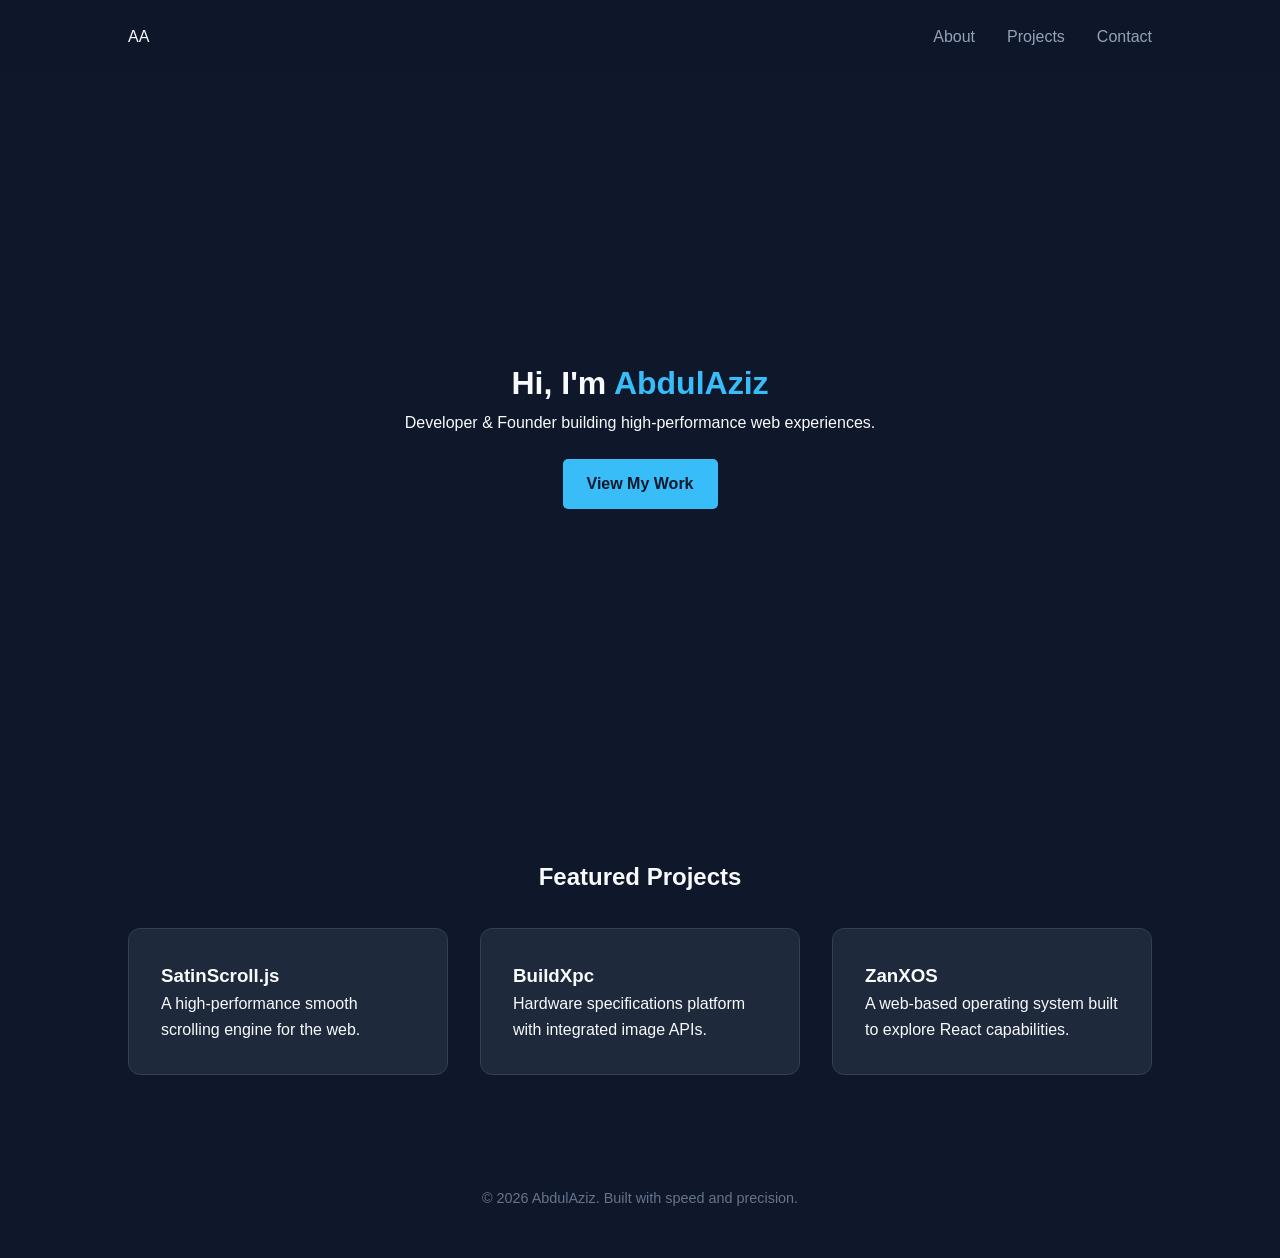
==== index.html @ 606b0ec0 "Adding Basic HTML structure to App" ====
<!DOCTYPE html>
<html lang="en">
<head>
    <meta charset="UTF-8">
    <meta name="viewport" content="width=device-width, initial-scale=1.0">
    <title>AbdulAziz | Developer Portfolio</title>
    <link rel="stylesheet" href="style.css">
</head>
<body>

    <nav class="navbar">
        <div class="logo">AA</div>
        <ul class="nav-links">
            <li><a href="#about">About</a></li>
            <li><a href="#projects">Projects</a></li>
            <li><a href="#contact">Contact</a></li>
        </ul>
    </nav>

    <header id="about" class="hero">
        <div class="hero-content">
            <h1>Hi, I'm <span class="highlight">AbdulAziz</span></h1>
            <p>Developer & Founder building high-performance web experiences.</p>
            <a href="#projects" class="btn">View My Work</a>
        </div>
    </header>

    <section id="projects" class="projects-section">
        <h2>Featured Projects</h2>
        <div class="project-grid">
            <div class="project-card">
                <h3>SatinScroll.js</h3>
                <p>A high-performance smooth scrolling engine for the web.</p>
            </div>
            <div class="project-card">
                <h3>BuildXpc</h3>
                <p>Hardware specifications platform with integrated image APIs.</p>
            </div>
            <div class="project-card">
                <h3>ZanXOS</h3>
                <p>A web-based operating system built to explore React capabilities.</p>
            </div>
        </div>
    </section>

    <footer id="contact">
        <p>© 2026 AbdulAziz. Built with speed and precision.</p>
    </footer>

</body>
</html>
---- style.css ----
/* General Reset */
* {
    margin: 0;
    padding: 0;
    box-box-sizing: border-box;
    font-family: 'Inter', sans-serif, system-ui;
}

body {
    background-color: #0f172a; /* Deep dark blue */
    color: #f8fafc;
    line-height: 1.6;
}

/* Navbar */
.navbar {
    display: flex;
    justify-content: space-between;
    align-items: center;
    padding: 1.5rem 10%;
    background: rgba(15, 23, 42, 0.9);
    position: sticky;
    top: 0;
    z-index: 100;
}

.nav-links {
    display: flex;
    list-style: none;
}

.nav-links li {
    margin-left: 2rem;
}

.nav-links a {
    color: #94a3b8;
    text-decoration: none;
    transition: color 0.3s;
}

.nav-links a:hover {
    color: #38bdf8;
}

/* Hero Section */
.hero {
    height: 80vh;
    display: flex;
    align-items: center;
    justify-content: center;
    text-align: center;
    padding: 0 20px;
}

.highlight {
    color: #38bdf8;
}

.btn {
    display: inline-block;
    margin-top: 1.5rem;
    padding: 0.75rem 1.5rem;
    background-color: #38bdf8;
    color: #0f172a;
    text-decoration: none;
    border-radius: 5px;
    font-weight: bold;
    transition: transform 0.2s;
}

.btn:hover {
    transform: translateY(-3px);
}

/* Projects Grid */
.projects-section {
    padding: 4rem 10%;
}

.projects-section h2 {
    margin-bottom: 2rem;
    text-align: center;
}

.project-grid {
    display: grid;
    grid-template-columns: repeat(auto-fit, minmax(250px, 1fr));
    gap: 2rem;
}

.project-card {
    background: #1e293b;
    padding: 2rem;
    border-radius: 12px;
    border: 1px solid #334155;
    transition: border-color 0.3s;
}

.project-card:hover {
    border-color: #38bdf8;
}

/* Footer */
footer {
    text-align: center;
    padding: 3rem;
    color: #64748b;
    font-size: 0.9rem;
}
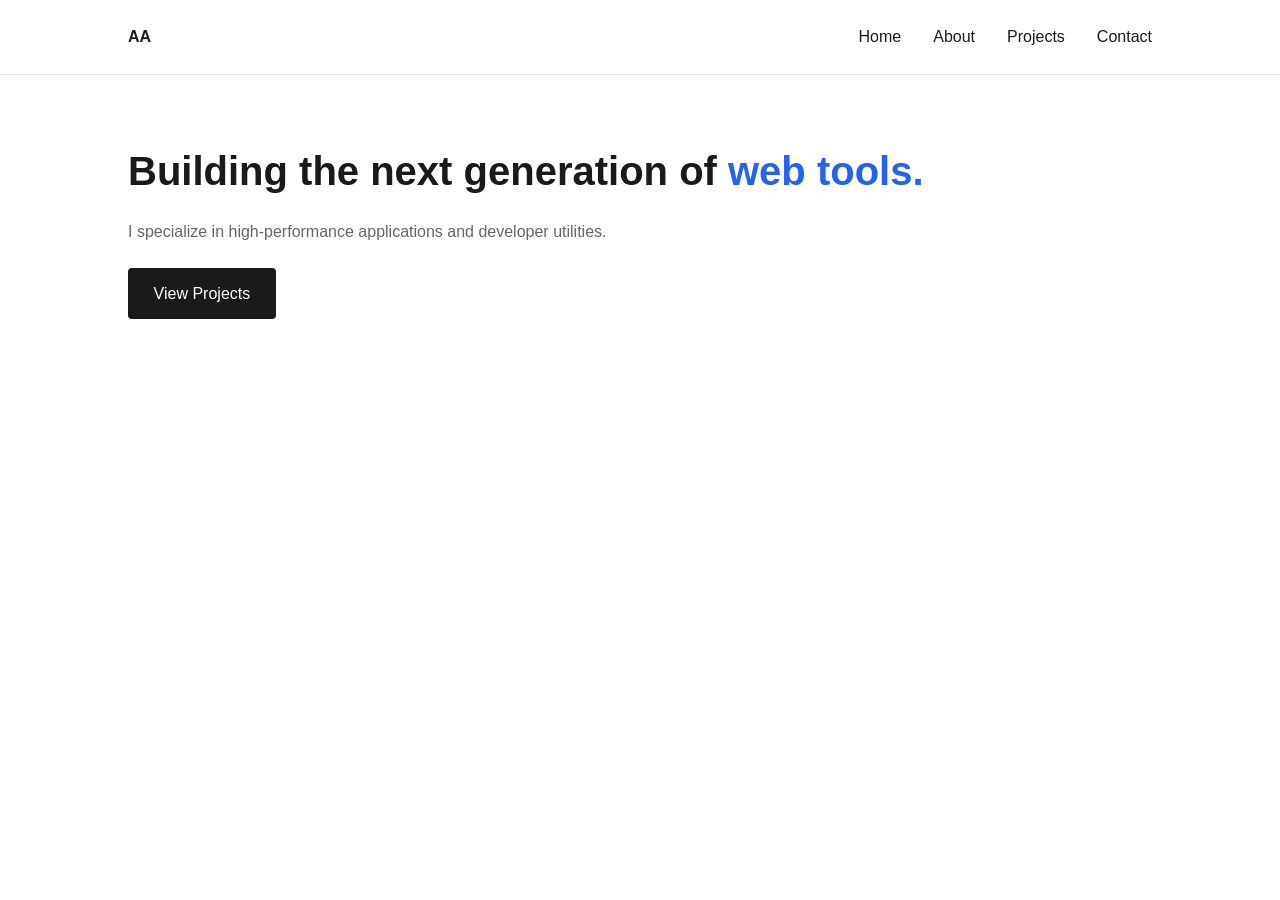
==== commit f0c0d71a: "Changing theme to white AND adding 3 more pages." ====
--- a/index.html
+++ b/index.html
@@ -2,50 +2,26 @@
 <html lang="en">
 <head>
     <meta charset="UTF-8">
-    <meta name="viewport" content="width=device-width, initial-scale=1.0">
-    <title>AbdulAziz | Developer Portfolio</title>
+    <title>AbdulAziz | Home</title>
     <link rel="stylesheet" href="style.css">
 </head>
 <body>
-
-    <nav class="navbar">
-        <div class="logo">AA</div>
+    <nav>
+        <div class="logo"><strong>AA</strong></div>
         <ul class="nav-links">
-            <li><a href="#about">About</a></li>
-            <li><a href="#projects">Projects</a></li>
-            <li><a href="#contact">Contact</a></li>
+            <li><a href="index.html">Home</a></li>
+            <li><a href="about.html">About</a></li>
+            <li><a href="projects.html">Projects</a></li>
+            <li><a href="contact.html">Contact</a></li>
         </ul>
     </nav>
 
-    <header id="about" class="hero">
-        <div class="hero-content">
-            <h1>Hi, I'm <span class="highlight">AbdulAziz</span></h1>
-            <p>Developer & Founder building high-performance web experiences.</p>
-            <a href="#projects" class="btn">View My Work</a>
-        </div>
-    </header>
-
-    <section id="projects" class="projects-section">
-        <h2>Featured Projects</h2>
-        <div class="project-grid">
-            <div class="project-card">
-                <h3>SatinScroll.js</h3>
-                <p>A high-performance smooth scrolling engine for the web.</p>
-            </div>
-            <div class="project-card">
-                <h3>BuildXpc</h3>
-                <p>Hardware specifications platform with integrated image APIs.</p>
-            </div>
-            <div class="project-card">
-                <h3>ZanXOS</h3>
-                <p>A web-based operating system built to explore React capabilities.</p>
-            </div>
+    <section class="hero">
+        <h1>Building the next generation of <span style="color:var(--accent)">web tools.</span></h1>
+        <p>I specialize in high-performance applications and developer utilities.</p>
+        <div class="cta">
+            <a href="projects.html" class="btn">View Projects</a>
         </div>
     </section>
-
-    <footer id="contact">
-        <p>© 2026 AbdulAziz. Built with speed and precision.</p>
-    </footer>
-
 </body>
 </html>
--- a/style.css
+++ b/style.css
@@ -1,110 +1,95 @@
-/* General Reset */
+:root {
+    --bg: #ffffff;
+    --text: #1a1a1a;
+    --secondary-text: #666666;
+    --accent: #2563eb; /* Clean Blue */
+    --card-bg: #f9fafb;
+    --border: #e5e7eb;
+}
+
 * {
     margin: 0;
     padding: 0;
-    box-box-sizing: border-box;
-    font-family: 'Inter', sans-serif, system-ui;
+    box-sizing: border-box;
+    font-family: 'Segoe UI', Tahoma, Geneva, Verdana, sans-serif;
 }
 
 body {
-    background-color: #0f172a; /* Deep dark blue */
-    color: #f8fafc;
+    background-color: var(--bg);
+    color: var(--text);
     line-height: 1.6;
 }
 
-/* Navbar */
-.navbar {
+/* Navigation */
+nav {
     display: flex;
     justify-content: space-between;
     align-items: center;
     padding: 1.5rem 10%;
-    background: rgba(15, 23, 42, 0.9);
-    position: sticky;
-    top: 0;
-    z-index: 100;
+    border-bottom: 1px solid var(--border);
 }
 
 .nav-links {
     display: flex;
     list-style: none;
-}
-
-.nav-links li {
-    margin-left: 2rem;
+    gap: 2rem;
 }
 
 .nav-links a {
-    color: #94a3b8;
     text-decoration: none;
-    transition: color 0.3s;
+    color: var(--text);
+    font-weight: 500;
 }
 
 .nav-links a:hover {
-    color: #38bdf8;
+    color: var(--accent);
 }
 
-/* Hero Section */
-.hero {
-    height: 80vh;
-    display: flex;
-    align-items: center;
-    justify-content: center;
-    text-align: center;
-    padding: 0 20px;
-}
-
-.highlight {
-    color: #38bdf8;
-}
-
-.btn {
-    display: inline-block;
-    margin-top: 1.5rem;
-    padding: 0.75rem 1.5rem;
-    background-color: #38bdf8;
-    color: #0f172a;
-    text-decoration: none;
-    border-radius: 5px;
-    font-weight: bold;
-    transition: transform 0.2s;
-}
-
-.btn:hover {
-    transform: translateY(-3px);
-}
-
-/* Projects Grid */
-.projects-section {
+/* Common Layout */
+section {
     padding: 4rem 10%;
 }
 
-.projects-section h2 {
-    margin-bottom: 2rem;
-    text-align: center;
+h1 { font-size: 2.5rem; margin-bottom: 1rem; }
+p { margin-bottom: 1.5rem; color: var(--secondary-text); }
+
+/* Buttons */
+.btn {
+    display: inline-block;
+    padding: 0.8rem 1.6rem;
+    background: var(--text);
+    color: white;
+    text-decoration: none;
+    border-radius: 4px;
+    transition: opacity 0.2s;
 }
 
-.project-grid {
+.btn:hover { opacity: 0.9; }
+
+/* Grid for Projects */
+.grid {
     display: grid;
-    grid-template-columns: repeat(auto-fit, minmax(250px, 1fr));
+    grid-template-columns: repeat(auto-fit, minmax(300px, 1fr));
     gap: 2rem;
 }
 
-.project-card {
-    background: #1e293b;
+.card {
     padding: 2rem;
-    border-radius: 12px;
-    border: 1px solid #334155;
-    transition: border-color 0.3s;
+    background: var(--card-bg);
+    border: 1px solid var(--border);
+    border-radius: 8px;
 }
 
-.project-card:hover {
-    border-color: #38bdf8;
+/* Simple Form */
+.contact-form {
+    display: flex;
+    flex-direction: column;
+    max-width: 500px;
+    gap: 1rem;
 }
 
-/* Footer */
-footer {
-    text-align: center;
-    padding: 3rem;
-    color: #64748b;
-    font-size: 0.9rem;
+input, textarea {
+    padding: 0.8rem;
+    border: 1px solid var(--border);
+    border-radius: 4px;
 }
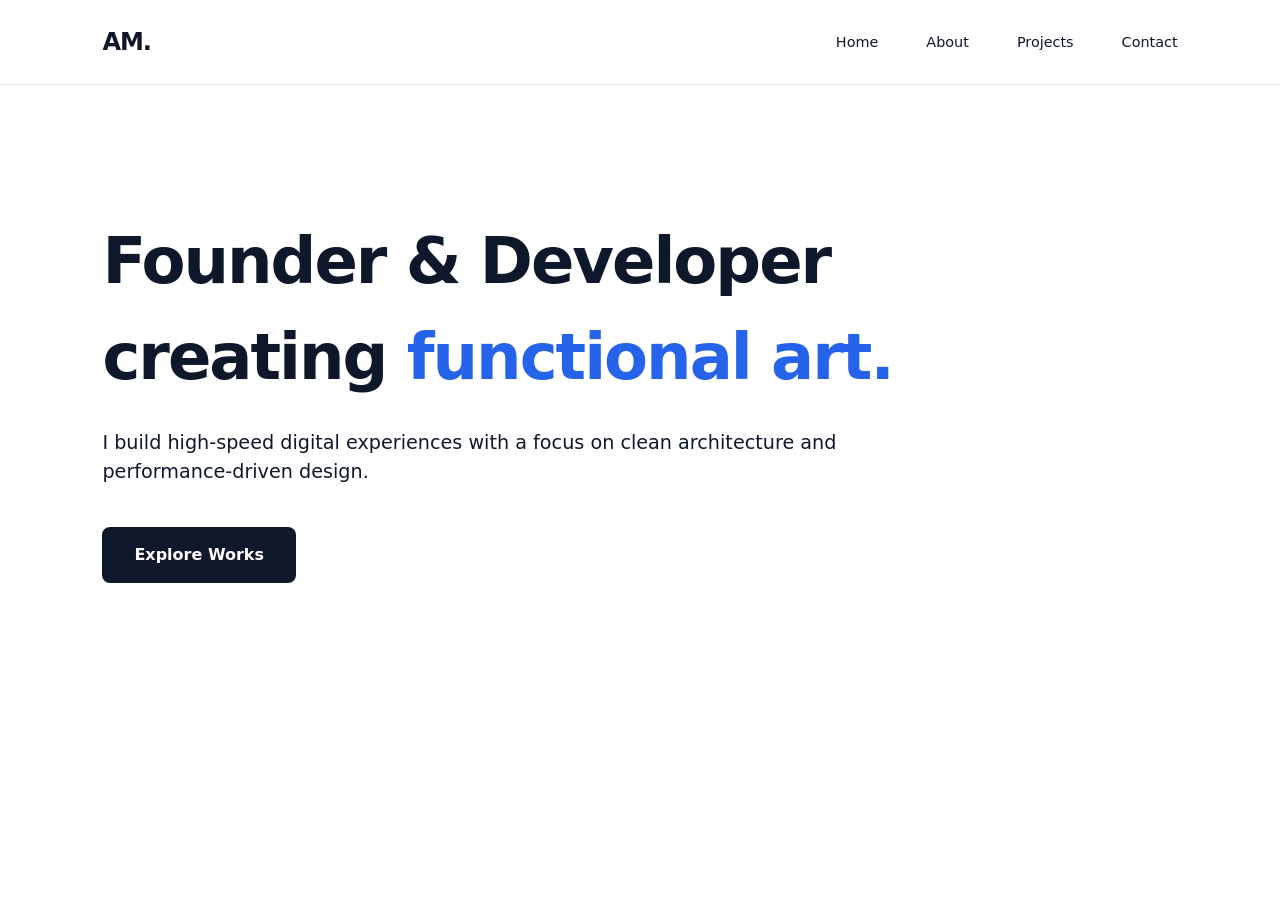
==== commit d64a8200: "Changing UI, adding the whole new UI" ====
--- a/index.html
+++ b/index.html
@@ -2,12 +2,12 @@
 <html lang="en">
 <head>
     <meta charset="UTF-8">
-    <title>AbdulAziz | Home</title>
+    <title>AbdulAziz | Developer</title>
     <link rel="stylesheet" href="style.css">
 </head>
 <body>
     <nav>
-        <div class="logo"><strong>AA</strong></div>
+        <div class="logo">AM.</div>
         <ul class="nav-links">
             <li><a href="index.html">Home</a></li>
             <li><a href="about.html">About</a></li>
@@ -17,10 +17,10 @@
     </nav>
 
     <section class="hero">
-        <h1>Building the next generation of <span style="color:var(--accent)">web tools.</span></h1>
-        <p>I specialize in high-performance applications and developer utilities.</p>
-        <div class="cta">
-            <a href="projects.html" class="btn">View Projects</a>
+        <div style="max-width: 800px;">
+            <h1>Founder & Developer creating <span style="color:var(--accent)">functional art.</span></h1>
+            <p style="font-size: 1.2rem; margin-bottom: 2.5rem;">I build high-speed digital experiences with a focus on clean architecture and performance-driven design.</p>
+            <a href="projects.html" class="btn">Explore Works</a>
         </div>
     </section>
 </body>
--- a/style.css
+++ b/style.css
@@ -1,23 +1,25 @@
 :root {
     --bg: #ffffff;
-    --text: #1a1a1a;
-    --secondary-text: #666666;
-    --accent: #2563eb; /* Clean Blue */
-    --card-bg: #f9fafb;
-    --border: #e5e7eb;
+    --surface: #f8fafc;
+    --text-main: #0f172a;
+    --text-muted: #475569;
+    --accent: #2563eb;
+    --border: #e2e8f0;
+    --shadow: 0 10px 30px -10px rgba(0, 0, 0, 0.1);
 }
 
 * {
     margin: 0;
     padding: 0;
     box-sizing: border-box;
-    font-family: 'Segoe UI', Tahoma, Geneva, Verdana, sans-serif;
+    font-family: 'Inter', system-ui, -apple-system, sans-serif;
 }
 
 body {
     background-color: var(--bg);
-    color: var(--text);
-    line-height: 1.6;
+    color: var(--text-main);
+    line-height: 1.5;
+    overflow-x: hidden;
 }
 
 /* Navigation */
@@ -25,71 +27,107 @@
     display: flex;
     justify-content: space-between;
     align-items: center;
-    padding: 1.5rem 10%;
+    padding: 1.5rem 8%;
+    position: sticky;
+    top: 0;
+    background: rgba(255, 255, 255, 0.8);
+    backdrop-filter: blur(10px);
+    z-index: 1000;
     border-bottom: 1px solid var(--border);
+}
+
+.logo {
+    font-size: 1.5rem;
+    font-weight: 800;
+    letter-spacing: -1px;
 }
 
 .nav-links {
     display: flex;
     list-style: none;
-    gap: 2rem;
+    gap: 3rem;
 }
 
 .nav-links a {
     text-decoration: none;
-    color: var(--text);
+    color: var(--text-main);
     font-weight: 500;
+    font-size: 0.9rem;
+    transition: color 0.3s ease;
 }
 
 .nav-links a:hover {
     color: var(--accent);
 }
 
-/* Common Layout */
+/* Layout */
 section {
-    padding: 4rem 10%;
+    padding: 8rem 8%;
 }
 
-h1 { font-size: 2.5rem; margin-bottom: 1rem; }
-p { margin-bottom: 1.5rem; color: var(--secondary-text); }
+h1 {
+    font-size: clamp(2.5rem, 5vw, 4.5rem);
+    font-weight: 800;
+    letter-spacing: -2px;
+    margin-bottom: 1.5rem;
+}
 
 /* Buttons */
 .btn {
     display: inline-block;
-    padding: 0.8rem 1.6rem;
-    background: var(--text);
+    padding: 1rem 2rem;
+    background: var(--text-main);
     color: white;
     text-decoration: none;
-    border-radius: 4px;
-    transition: opacity 0.2s;
+    border-radius: 8px;
+    font-weight: 600;
+    transition: transform 0.2s ease, box-shadow 0.2s ease;
 }
 
-.btn:hover { opacity: 0.9; }
+.btn:hover {
+    transform: translateY(-2px);
+    box-shadow: 0 10px 20px rgba(0,0,0,0.1);
+}
 
-/* Grid for Projects */
+/* Projects Grid */
 .grid {
     display: grid;
     grid-template-columns: repeat(auto-fit, minmax(300px, 1fr));
-    gap: 2rem;
+    gap: 2.5rem;
 }
 
 .card {
-    padding: 2rem;
-    background: var(--card-bg);
+    padding: 3rem;
+    background: var(--surface);
     border: 1px solid var(--border);
-    border-radius: 8px;
+    border-radius: 20px;
+    transition: all 0.4s cubic-bezier(0.175, 0.885, 0.32, 1.275);
 }
 
-/* Simple Form */
+.card:hover {
+    background: white;
+    transform: translateY(-10px);
+    border-color: var(--accent);
+    box-shadow: var(--shadow);
+}
+
+/* Forms */
 .contact-form {
     display: flex;
     flex-direction: column;
-    max-width: 500px;
-    gap: 1rem;
+    max-width: 600px;
+    gap: 1.5rem;
 }
 
 input, textarea {
-    padding: 0.8rem;
+    padding: 1.2rem;
+    background: var(--surface);
     border: 1px solid var(--border);
-    border-radius: 4px;
+    border-radius: 12px;
+    outline: none;
+    transition: border-color 0.3s ease;
+}
+
+input:focus, textarea:focus {
+    border-color: var(--accent);
 }
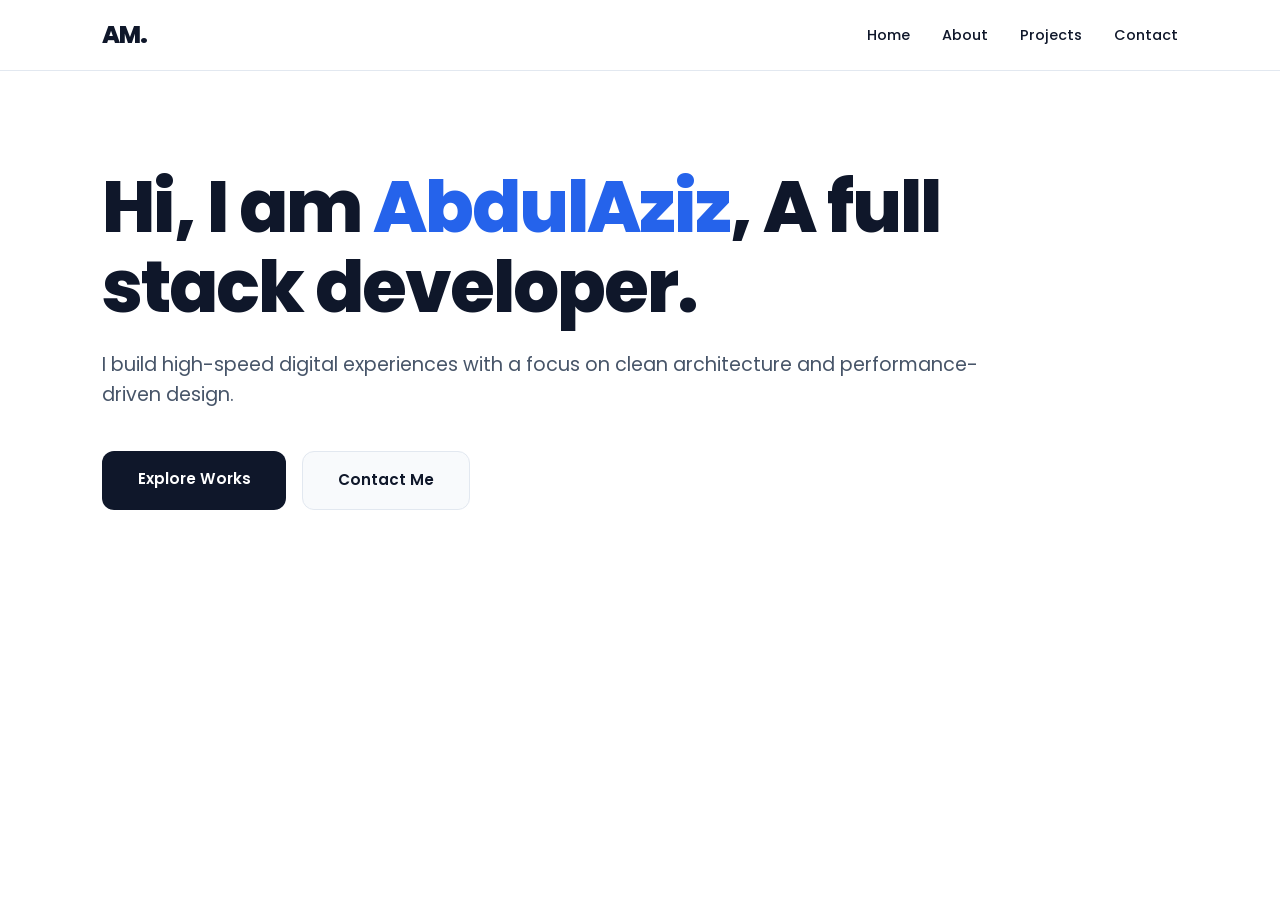
==== commit 7c864ba3: "Changing Homepage design to show my name and mailto link" ====
--- a/index.html
+++ b/index.html
@@ -2,6 +2,7 @@
 <html lang="en">
 <head>
     <meta charset="UTF-8">
+    <meta name="viewport" content="width=device-width, initial-scale=1.0">
     <title>AbdulAziz | Developer</title>
     <link rel="stylesheet" href="style.css">
 </head>
@@ -17,10 +18,13 @@
     </nav>
 
     <section class="hero">
-        <div style="max-width: 800px;">
-            <h1>Founder & Developer creating <span style="color:var(--accent)">functional art.</span></h1>
+        <div style="max-width: 900px;">
+            <h1>Hi, I am <span style="color:var(--accent)">AbdulAziz</span>, A full stack developer.</h1>
             <p style="font-size: 1.2rem; margin-bottom: 2.5rem;">I build high-speed digital experiences with a focus on clean architecture and performance-driven design.</p>
-            <a href="projects.html" class="btn">Explore Works</a>
+            <div style="display: flex; gap: 1rem; flex-wrap: wrap;">
+                <a href="projects.html" class="btn">Explore Works</a>
+                <a href="mailto:xantrailstudio@gmail.com" class="btn" style="background: var(--surface); color: var(--text-main); border: 1px solid var(--border);">Contact Me</a>
+            </div>
         </div>
     </section>
 </body>
--- a/style.css
+++ b/style.css
@@ -1,3 +1,5 @@
+@import url('https://fonts.googleapis.com/css2?family=Poppins:wght@300;400;500;600;700;800&display=swap');
+
 :root {
     --bg: #ffffff;
     --surface: #f8fafc;
@@ -12,22 +14,21 @@
     margin: 0;
     padding: 0;
     box-sizing: border-box;
-    font-family: 'Inter', system-ui, -apple-system, sans-serif;
+    font-family: 'Poppins', sans-serif;
 }
 
 body {
     background-color: var(--bg);
     color: var(--text-main);
-    line-height: 1.5;
+    line-height: 1.6;
     overflow-x: hidden;
 }
 
-/* Navigation */
 nav {
     display: flex;
     justify-content: space-between;
     align-items: center;
-    padding: 1.5rem 8%;
+    padding: 1rem 8%;
     position: sticky;
     top: 0;
     background: rgba(255, 255, 255, 0.8);
@@ -45,7 +46,7 @@
 .nav-links {
     display: flex;
     list-style: none;
-    gap: 3rem;
+    gap: 2rem;
 }
 
 .nav-links a {
@@ -60,74 +61,134 @@
     color: var(--accent);
 }
 
-/* Layout */
 section {
-    padding: 8rem 8%;
+    padding: 6rem 8%;
 }
 
 h1 {
-    font-size: clamp(2.5rem, 5vw, 4.5rem);
+    font-size: clamp(2.2rem, 8vw, 4.5rem);
     font-weight: 800;
     letter-spacing: -2px;
+    line-height: 1.1;
     margin-bottom: 1.5rem;
 }
 
-/* Buttons */
+h2 {
+    font-size: clamp(1.8rem, 5vw, 3rem);
+    font-weight: 700;
+}
+
+p {
+    color: var(--text-muted);
+    font-size: clamp(1rem, 2vw, 1.1rem);
+}
+
 .btn {
     display: inline-block;
-    padding: 1rem 2rem;
+    padding: 1rem 2.2rem;
     background: var(--text-main);
     color: white;
     text-decoration: none;
-    border-radius: 8px;
+    border-radius: 12px;
     font-weight: 600;
-    transition: transform 0.2s ease, box-shadow 0.2s ease;
+    font-size: 0.95rem;
+    transition: all 0.3s ease;
+    text-align: center;
 }
 
 .btn:hover {
-    transform: translateY(-2px);
-    box-shadow: 0 10px 20px rgba(0,0,0,0.1);
+    transform: translateY(-3px);
+    box-shadow: 0 12px 24px rgba(0,0,0,0.15);
+    background: var(--accent);
 }
 
-/* Projects Grid */
 .grid {
     display: grid;
     grid-template-columns: repeat(auto-fit, minmax(300px, 1fr));
-    gap: 2.5rem;
+    gap: 2rem;
 }
 
 .card {
-    padding: 3rem;
+    padding: 2.5rem;
     background: var(--surface);
     border: 1px solid var(--border);
-    border-radius: 20px;
+    border-radius: 24px;
     transition: all 0.4s cubic-bezier(0.175, 0.885, 0.32, 1.275);
 }
 
 .card:hover {
     background: white;
-    transform: translateY(-10px);
+    transform: translateY(-12px);
     border-color: var(--accent);
     box-shadow: var(--shadow);
 }
 
-/* Forms */
 .contact-form {
     display: flex;
     flex-direction: column;
     max-width: 600px;
-    gap: 1.5rem;
+    gap: 1.2rem;
 }
 
 input, textarea {
-    padding: 1.2rem;
+    padding: 1rem;
     background: var(--surface);
-    border: 1px solid var(--border);
-    border-radius: 12px;
+    border: 2px solid var(--border);
+    border-radius: 14px;
+    font-family: 'Poppins', sans-serif;
+    font-size: 1rem;
     outline: none;
-    transition: border-color 0.3s ease;
+    width: 100%;
 }
 
 input:focus, textarea:focus {
     border-color: var(--accent);
+    background: white;
+}
+
+@media (max-width: 768px) {
+    nav {
+        padding: 1rem 5%;
+        flex-direction: column;
+        gap: 1rem;
+    }
+
+    .nav-links {
+        gap: 1.2rem;
+        font-size: 0.8rem;
+    }
+
+    section {
+        padding: 4rem 5%;
+        text-align: center;
+    }
+
+    .grid {
+        grid-template-columns: 1fr;
+    }
+
+    .contact-form {
+        margin: 0 auto;
+    }
+
+    .btn {
+        width: 100%;
+    }
+    
+    .card {
+        padding: 2rem;
+    }
+}
+
+@media (max-width: 480px) {
+    h1 {
+        letter-spacing: -1px;
+    }
+    
+    .nav-links {
+        display: grid;
+        grid-template-columns: 1fr 1fr;
+        text-align: center;
+        width: 100%;
+    }
 }
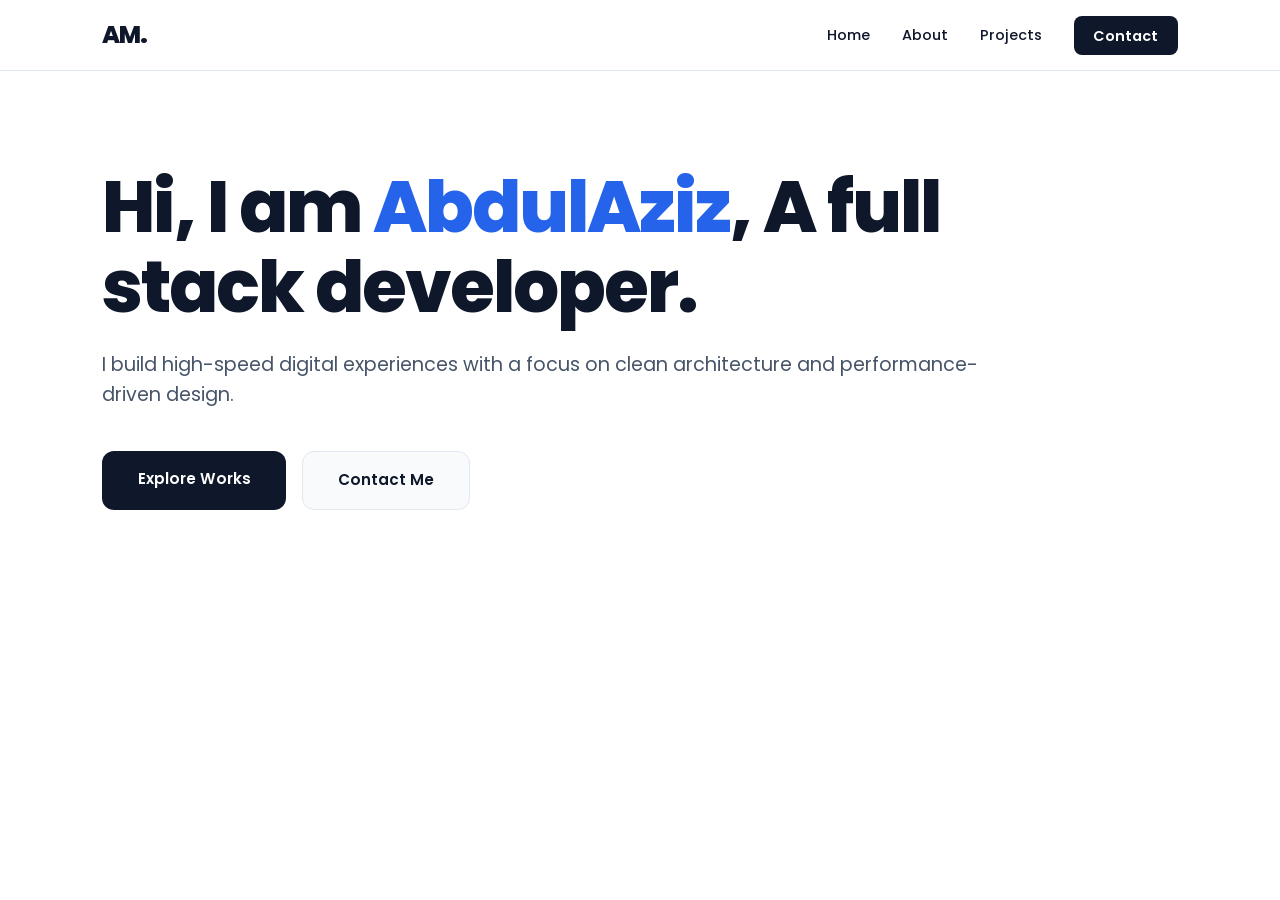
==== commit eafb20da: "Changing Contact as main CTA, and adding links." ====
--- a/index.html
+++ b/index.html
@@ -3,7 +3,7 @@
 <head>
     <meta charset="UTF-8">
     <meta name="viewport" content="width=device-width, initial-scale=1.0">
-    <title>AbdulAziz | Developer</title>
+    <title>AbdulAziz | Full Stack Developer</title>
     <link rel="stylesheet" href="style.css">
 </head>
 <body>
@@ -13,7 +13,7 @@
             <li><a href="index.html">Home</a></li>
             <li><a href="about.html">About</a></li>
             <li><a href="projects.html">Projects</a></li>
-            <li><a href="contact.html">Contact</a></li>
+            <li><a href="contact.html" class="nav-btn">Contact</a></li>
         </ul>
     </nav>
 
--- a/style.css
+++ b/style.css
@@ -47,6 +47,7 @@
     display: flex;
     list-style: none;
     gap: 2rem;
+    align-items: center;
 }
 
 .nav-links a {
@@ -59,6 +60,20 @@
 
 .nav-links a:hover {
     color: var(--accent);
+}
+
+.nav-btn {
+    padding: 0.6rem 1.2rem;
+    background: var(--text-main);
+    color: white !important;
+    border-radius: 8px;
+    font-weight: 600 !important;
+    transition: all 0.3s ease;
+}
+
+.nav-btn:hover {
+    background: var(--accent);
+    transform: translateY(-2px);
 }
 
 section {
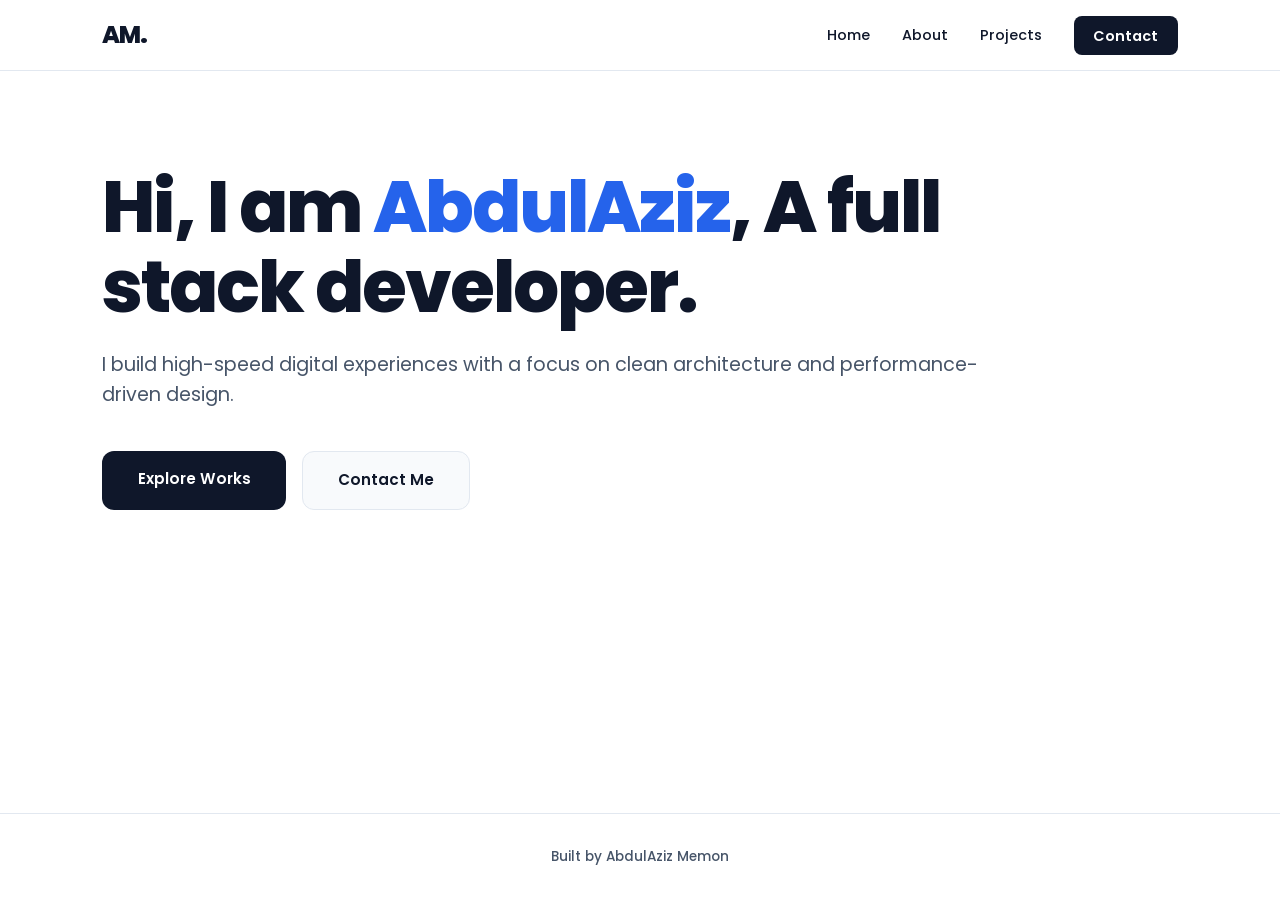
==== commit aeddf321: "Adding footer to all pages" ====
--- a/index.html
+++ b/index.html
@@ -4,6 +4,7 @@
     <meta charset="UTF-8">
     <meta name="viewport" content="width=device-width, initial-scale=1.0">
     <title>AbdulAziz | Full Stack Developer</title>
+    <link rel="icon" type="image/x-icon" href="favicon.ico">
     <link rel="stylesheet" href="style.css">
 </head>
 <body>
@@ -23,9 +24,13 @@
             <p style="font-size: 1.2rem; margin-bottom: 2.5rem;">I build high-speed digital experiences with a focus on clean architecture and performance-driven design.</p>
             <div style="display: flex; gap: 1rem; flex-wrap: wrap;">
                 <a href="projects.html" class="btn">Explore Works</a>
-                <a href="mailto:xantrailstudio@gmail.com" class="btn" style="background: var(--surface); color: var(--text-main); border: 1px solid var(--border);">Contact Me</a>
+                <a href="contact.html" class="btn" style="background: var(--surface); color: var(--text-main); border: 1px solid var(--border);">Contact Me</a>
             </div>
         </div>
     </section>
+
+    <footer>
+        <p>Built by AbdulAziz Memon</p>
+    </footer>
 </body>
 </html>
--- a/style.css
+++ b/style.css
@@ -22,6 +22,9 @@
     color: var(--text-main);
     line-height: 1.6;
     overflow-x: hidden;
+    display: flex;
+    flex-direction: column;
+    min-height: 100vh;
 }
 
 nav {
@@ -78,6 +81,7 @@
 
 section {
     padding: 6rem 8%;
+    flex: 1;
 }
 
 h1 {
@@ -138,27 +142,34 @@
     box-shadow: var(--shadow);
 }
 
-.contact-form {
-    display: flex;
-    flex-direction: column;
+.error-page {
+    display: flex;
+    align-items: center;
+    justify-content: center;
+}
+
+.error-container {
     max-width: 600px;
-    gap: 1.2rem;
-}
-
-input, textarea {
-    padding: 1rem;
-    background: var(--surface);
-    border: 2px solid var(--border);
-    border-radius: 14px;
-    font-family: 'Poppins', sans-serif;
-    font-size: 1rem;
-    outline: none;
-    width: 100%;
-}
-
-input:focus, textarea:focus {
-    border-color: var(--accent);
-    background: white;
+}
+
+.error-code {
+    font-size: clamp(5rem, 15vw, 10rem);
+    color: var(--accent);
+    margin-bottom: 0;
+    opacity: 0.2;
+}
+
+footer {
+    text-align: center;
+    padding: 2rem 8%;
+    border-top: 1px solid var(--border);
+    background: var(--bg);
+}
+
+footer p {
+    font-size: 0.85rem;
+    font-weight: 500;
+    color: var(--text-muted);
 }
 
 @media (max-width: 768px) {
@@ -180,10 +191,6 @@
 
     .grid {
         grid-template-columns: 1fr;
-    }
-
-    .contact-form {
-        margin: 0 auto;
     }
 
     .btn {
